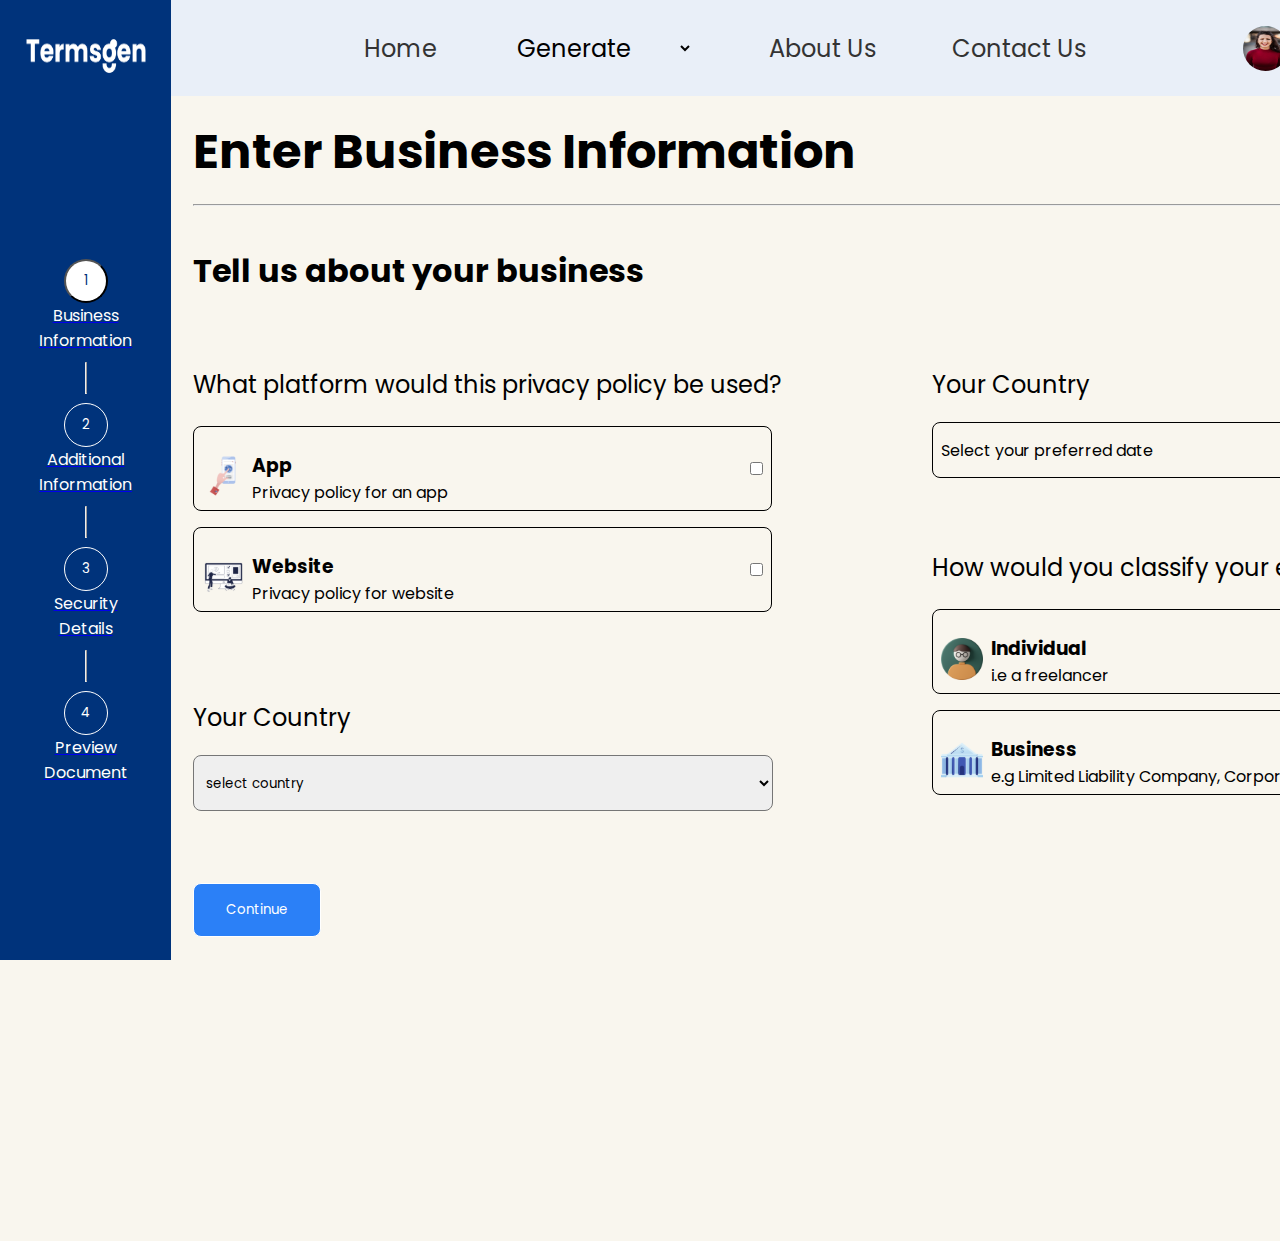
==== index.html @ 11663bf3 "first commit" ====
<!DOCTYPE html>
<html>
  <head>
    <script src="app.js"></script>
    <link rel="stylesheet" href="style.css" />
    <link rel="preconnect" href="https://fonts.googleapis.com" />
    <link rel="preconnect" href="https://fonts.gstatic.com" crossorigin />
    <link
      href="https://fonts.googleapis.com/css2?family=Poppins:wght@400;500;700&display=swap"
      rel="stylesheet"
    />
    <title>Business Information</title>
  </head>
  <body>
    <div class="sticky-el">

      <!--side bar is here-->
      <div class="side-bar" id="side-bar">

        <!--LOGO is here-->
        <img
        class="logo"
        width="120px"
        height="44px"
        src="assets/images/logo_white.png"
        alt="site-logo"
        />

        <!--sidebar progress-list is here-->
        <ul>
          <li>
            <a href="/index.html" id="first-el">
              <button  type="button" id="businessinfo-btn">1</button>
              <p style="color: white;">Business Information</p>
            </a>
          </li>
          <hr class="vert" />
          <li>
            <a href="/additionalinfo.html" id="second-el">
              <button type="button" id="additionalinfo-btn" onclick="openBusiness()"><bold>2</bold></button>
              <p style="color: white;">Additional Information</p>
            </a>
          </li>
          <hr class="vert" />
          <li>
            <a href="/security.html" id="third-el">
              <button type="button" id="security-btn"><bold>3</bold></button>
              <p style="color: white;">Security Details</p>
            </a>
          </li>
          <hr class="vert" />
          <li>
            <a href="previewdoc.html" id="fourth-el">
              <button type="button" id="preview-btn"><bold>4</bold></button>
              <p style="color: white;">Preview Document</p>
            </a>
          </li>
        </ul>
      </div>
      <header>
        <nav>
          <ul>
            <li><a href="/">Home</a></li>
            <li>
              <a href="/">
                <select style="font-size: 24px; border: none; background: none;" id="country" name="country">
                  <option selected disabled>Generate</option>
                  <option value="AF">Afghanistan</option>
                  <option value="AX">Aland Islands</option>
                </select>
              </a>
            </li>
            <li><a href="/">About Us</a></li>
            <li><a href="/">Contact Us</a></li>
          </ul>
        </nav>

        <!--user profile is here-->
        <div class="user">
          <img id="avatar" src="/assets/images/avatar.jpg" alt="user-image" />
          <p><bold>Dashboard</p></p>
        </div>
      </header> 
    </div>

    <section class="page">
      <div class="content-area">
        <div class="title">
          <h1 style="font-size: 48px;" >Enter Business Information</h1>
          <button type="button">Preview</button>
        </div>
        <hr/>

        <div class="page-content">
          <h3 style="font-size: 32px;">Tell us about your business</h3>
          <div class="row">
            <div class="col-1">
              <div class="row1">
                <p style="font-size: 24px;">What platform would this privacy policy be used?</p>
                <div class="app">
                  <div style="border: 0.05rem solid; padding: 8px; align-content: center; justify-content: space-between; " class="app">
                    <div class="title">
                      <img style="padding-right: 8px;" width="50px" height="50px" src="assets/images/mobile_icon.svg" alt="Mobile icon">
                      <div>
                        <h3>App</h3>
                        <p>Privacy policy for an app</p>
                      </div>
                    </div>
                    <input type="checkbox">
                  </div>
                </div>
                <div class="website">
                  <div style="border: 0.05rem solid; padding: 8px; align-content: center; justify-content: space-between; " class="app">
                    <div class="title">
                      <img style="padding-right: 8px;" width="50px" height="50px" src="assets/images/website.svg" alt="Mobile icon">
                      <div>
                        <h3>Website</h3>
                        <p>Privacy policy for website</p>
                      </div>
                    </div>
                    <input type="checkbox">
                  </div>
                </div>
              </div>
              <div class="row2">
                <label style="font-size: 24px; ">Your Country</label>
                <div style="margin-top: 20px" class="selectn-btn">
                  <select style="height: 56px; width: 580px; border-radius: 8px; padding-left: 8px; padding-right: 8px;" id="country" name="country">
                    <option selected disabled>select country</option>
                    <option value="AF">Afghanistan</option>
                    <option value="AX">Aland Islands</option>
                    <option value="AL">Albania</option>
                    <option value="DZ">Algeria</option>
                    <option value="AS">American Samoa</option>
                  </select>
                </div>
              </div>
            </div>
            <div class="col-2">
              <div class="row1">
                <label style="font-size: 24px;">Your Country</label>
                <div style="margin-top: 20px; border: 1px solid; height: 56px; width: 580px; border-radius: 8px; padding-left: 8px; padding-right: 8px; display: flex; position: relative; justify-content: space-between; align-items: center;">
                    <p>Select your preferred date</p> 
                    <img width="20px" height="20px" src="assets/images/calendar.svg" alt="calendar">                
                </div>
              </div>
              <div class="row2">
                <p style="font-size: 24px;">How would you classify your entity?</p>
                <div>
                  <div class="individual" style="border: 0.05rem solid; padding: 8px; align-content: center; justify-content: space-between; " class="app">
                    <div class="title">
                      <img style="padding-right: 8px;" width="50px" height="50px" src="assets/images/individual.svg" alt="individual icon">
                      <div>
                        <h3>Individual</h3>
                        <p>i.e a freelancer</p>
                      </div>
                    </div>
                      <input type="checkbox">
                  </div>
                </div>
                <div>
                  <div class="business" style="border: 0.05rem solid; padding: 8px; align-content: center; justify-content: space-between; " class="app">
                      <div class="title">
                        <img style="padding-right: 8px;" width="50px" height="50px" src="assets/images/business.svg" alt="business icon">
                        <div>
                          <h3>Business</h3>
                          <p>e.g Limited Liability Company, Corporation, etc.</p>
                        </div>
                      </div>
                      <input type="checkbox">
                  </div>
                </div>
              </div>              
            </div>
          </div>
        </div>
        <button type="button">Continue</button>
      </div>
    </section>
  </body>
</html>
---- style.css ----
*{
    margin: 0;
    padding: 0;
    box-sizing: border-box;
    font-family: 'poppins', sans-serif;
}

body{
    width: 1512px;
    height: 1241px;
    background: #F9F6EE;

}

.sticky-el{
    display: flex;
}

.side-bar{
    width: 171px;
    height: 960px;
    background-color: #00337B;
    box-shadow: 0px 0px 10px 2px rgb(10px, 10px, 10px);
    justify-content: center;
    text-align: center;
    align-content: center;
    position: -webkit-sticky;
    position: sticky;
    color: white;
    grid-area: side-bar;

}

.side-bar ul li{
    list-style: none;
}

.side-bar ul li a{
    font-size: 16px;
}

.logo{
    cursor: pointer;
    margin-top: 32px;
}

.side-bar ul{
    margin: 174px 25%;
    display: flex;
    flex-direction: column;
    justify-content: center;
    align-items: center;

}

ul :nth-child(1) button{
    width: 44px;
    height: 44px;
    border-radius: 100%;
    background-color: white;
    color: #00337B; 
}

ul :nth-last-of-type(2) button{
    width: 44px;
    height: 44px;
    border-radius: 100%;
    background-color:#00337B;
    color: white;
    border: 1px solid;
}

ul :nth-last-of-type(3) button{
    width: 44px;
    height: 44px;
    border-radius: 100%;
    background-color:#00337B;
    color: white;
    border: 1px solid;
}

ul :nth-of-type(4) button{
    width: 44px;
    height: 44px;
    border-radius: 100%;
    background-color:#00337B;
    color: white;
    border: 1px solid;
}

.vert{
    transform: rotate(90deg);
    -ms-transform: rotate(90deg);
    -webkit-transform: rotate(90deg);
    width: 32px;
    margin: 24px 40%;  
}

header{
    width: 1340px;
    display: flex;
    height: 96px; 
    background-color: #E9EFF8;
    align-items: center;
    justify-content: space-between;
    position: sticky;
/* box-shadow: 0px -10px 20px 5px rgb(51, 51, 51); */
}

nav{
    padding-left: 157px;
    padding-top: 36px;
    padding-bottom: 36px;
}

nav ul li{
    list-style: none;
    display: inline-block;
    position: relative;
}

nav ul li a{
    text-decoration: none;
    color: #333;
    padding: 0 36px;
    font-size: 24px;
}

nav ul li a:hover{
    color: white;
    opacity: 100; 
    transition: all 0.3s ease;
    height: 50vh;
    z-index: -1;
    background: #195FEA; 
    padding: 8px 16px;
}

.user{
    width: 20%;
    display: flex;
    align-items: center; 
    
}

.user p{
    padding-left: 8px;
    font-size: 16px;
}

.user p:hover{
    cursor: pointer;
    color: #195FEA;
    transition: all 0.5s ease;
    /* z-index: -1; */
}

#avatar{
    width: 45px;
    height: 45px;
    border-radius: 100%;
    cursor: pointer;
}

.page .content-area{
    position: relative;
    width: 100%;
    padding-left: 193px;
    padding-top: 32px;
    margin-top: -892px;
    justify-content: space-between;
}

.page .content-area .title{
    display: flex;
    justify-content: space-between;
    padding-top: 16px;
    margin-bottom: 16px;
    /* border-bottom: 1px solid; */
}

.page .content-area .title button{
    padding: 16px 32px;
    border-radius: 8px;
    border: 1px solid #195FEA;
    color: #195FEA;
    background-color: white;
    cursor: pointer;
    position: relative;
    /* margin-left: 0%; */
}

.page .content-area .title button:hover{
    background: #195FEA;
    transition: all 0.5s ease;
    color: white;
}

.page .content-area button{
    padding: 16px 32px;
    border-radius: 8px;
    border: 1px solid;
    color: white;
    background-color: #2B80F7;
    cursor: pointer;
    position: relative;
    /* margin-left: 0%; */
}

.page .content-area button:hover{
    background: #195FEA;
    transition: all 0.5s ease;
    color: white;
}

.page-content{
    padding-top: 41px;
}

.page-content .row{
    padding-top: 72px;
    display: flex;
    position: relative;
    justify-content: space-between;
}

.row{
    margin-bottom: 72px;
}

.col-1 .row1 p{
    margin-bottom: 24px;
}

.col-1 .row1 .title{
    display: flex;
}

.col-1 .row1 .app, .col-2 .row2 .business{
    display: flex;
    margin-bottom: 16px;
    width: 579px;
    height: 85px;
    border: 0.5px #333;
    border-radius: 8px;
}

.col-1 .row1 .website, .col-2 .row2 .business{
    padding-bottom: 72px;
}

.col-1 .row1 .app, .col-2 .row2 .individual{
    display: flex;
    margin-bottom: 16px;
    width: 579px;
    height: 85px;
    border: 0.5px #333;
    border-radius: 8px;
}

.col-2 .row1{
    margin-bottom: 72px;
}

.col-2 .row2 .title{
    display: flex;
}

.row2 p{
    margin-bottom: 24px;
}
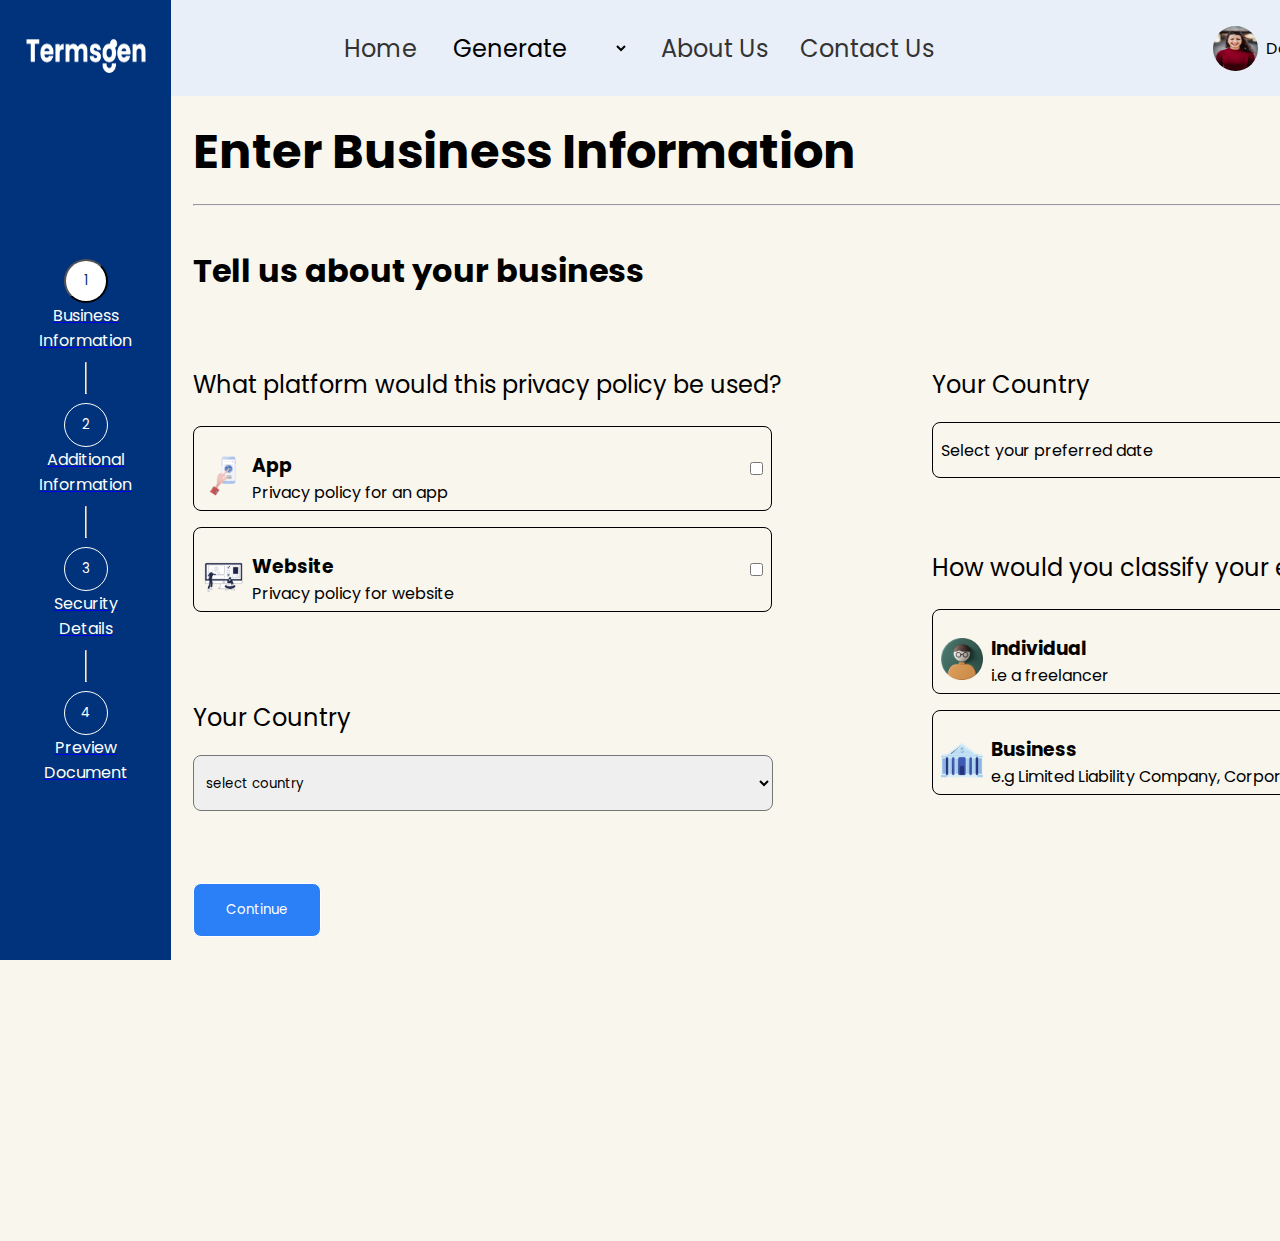
==== commit a0c3e54d: "update style & html" ====
--- a/index.html
+++ b/index.html
@@ -27,60 +27,68 @@
         />
 
         <!--sidebar progress-list is here-->
-        <ul>
-          <li>
-            <a href="/index.html" id="first-el">
-              <button  type="button" id="businessinfo-btn">1</button>
+        <ul class="navbar-menu">
+          <li class="sidebar-item">
+            <a class="sidebar-link" href="/" id="first-el">
+              <button style="cursor: pointer"  type="button" id="businessinfo-btn">1</button>
               <p style="color: white;">Business Information</p>
             </a>
           </li>
           <hr class="vert" />
-          <li>
-            <a href="/additionalinfo.html" id="second-el">
-              <button type="button" id="additionalinfo-btn" onclick="openBusiness()"><bold>2</bold></button>
+          <li class="sidebar-item">
+            <a class="sidebar-link" href="/additionalinfo.html" id="second-el">
+              <button style="cursor: pointer;" type="button" id="additionalinfo-btn" onclick="openBusiness()"><bold>2</bold></button>
               <p style="color: white;">Additional Information</p>
             </a>
           </li>
           <hr class="vert" />
-          <li>
-            <a href="/security.html" id="third-el">
-              <button type="button" id="security-btn"><bold>3</bold></button>
+          <li class="sidebar-item">
+            <a class="sidebar-link" href="/security.html" id="third-el">
+              <button style="cursor: pointer;" type="button" id="security-btn"><bold>3</bold></button>
               <p style="color: white;">Security Details</p>
             </a>
           </li>
           <hr class="vert" />
-          <li>
-            <a href="previewdoc.html" id="fourth-el">
-              <button type="button" id="preview-btn"><bold>4</bold></button>
+          <li class="sidebar-item">
+            <a class="sidebar-link" href="/previewdoc.html" id="fourth-el">
+              <button style="cursor: pointer;" type="button" id="preview-btn"><bold>4</bold></button>
               <p style="color: white;">Preview Document</p>
             </a>
           </li>
         </ul>
       </div>
-      <header>
-        <nav>
-          <ul>
-            <li><a href="/">Home</a></li>
-            <li>
-              <a href="/">
+
+      <!-- navbar is here -->
+      <nav class="navbar">
+        <div class="navbar-container">
+          <ul class="navbar-menu">
+            <li class="navbar-item">
+              <a class="navbar-links" href="/">Home</a>
+            </li>
+            <li class="navbar-item">
+              <a class="navbar-links" href="/">
                 <select style="font-size: 24px; border: none; background: none;" id="country" name="country">
                   <option selected disabled>Generate</option>
                   <option value="AF">Afghanistan</option>
                   <option value="AX">Aland Islands</option>
                 </select>
               </a>
+            </li >
+            <li class="navbar-item">
+              <a class="navbar-links" href="/">About Us</a>
             </li>
-            <li><a href="/">About Us</a></li>
-            <li><a href="/">Contact Us</a></li>
+            <li class="navbar-item">
+              <a class="navbar-links" href="/">Contact Us</a>
+            </li>
           </ul>
-        </nav>
 
-        <!--user profile is here-->
-        <div class="user">
-          <img id="avatar" src="/assets/images/avatar.jpg" alt="user-image" />
-          <p><bold>Dashboard</p></p>
+          <!-- user profile is here -->
+          <div class="user">
+            <img id="avatar" src="/assets/images/avatar.jpg" alt="user-image" />
+            <p style="padding-left: 8px;"><bold>Dashboard</p></p>
+          </div>
         </div>
-      </header> 
+      </navbar> 
     </div>
 
     <section class="page">
--- a/style.css
+++ b/style.css
@@ -14,6 +14,7 @@
 
 .sticky-el{
     display: flex;
+    /* position: sticky; */
 }
 
 .side-bar{
@@ -24,10 +25,12 @@
     justify-content: center;
     text-align: center;
     align-content: center;
-    position: -webkit-sticky;
+    /* position: -webkit-sticky; */
     position: sticky;
-    color: white;
-    grid-area: side-bar;
+    position: relative;
+    color: white;
+    z-index: 999;
+    /* grid-area: side-bar; */
 
 }
 
@@ -96,63 +99,69 @@
     margin: 24px 40%;  
 }
 
-header{
+.navbar{
     width: 1340px;
-    display: flex;
+    top: 0;
+    z-index: 999;
+    font-size: 24px;
     height: 96px; 
     background-color: #E9EFF8;
     align-items: center;
-    justify-content: space-between;
+    justify-content: center;
     position: sticky;
-/* box-shadow: 0px -10px 20px 5px rgb(51, 51, 51); */
-}
-
-nav{
-    padding-left: 157px;
-    padding-top: 36px;
-    padding-bottom: 36px;
-}
-
-nav ul li{
+    position: relative;
+
+}
+
+.navbar-container{
+    display: flex;
+    justify-content: space-between;
+    height: 96px;
+    z-index: 1;
+    width: 100%;
+    max-width: 1340px;
+    margin: 0 auto;
+    padding: 0 157px;
+}
+
+.navbar-menu{
+    display: flex;
+    align-items: center;
     list-style: none;
-    display: inline-block;
-    position: relative;
-}
-
-nav ul li a{
+    text-align: center;
+}
+
+.navbar-links{
+    display: flex;
+    align-items: center;
+    justify-content: center;
+    padding: 0 16px;
     text-decoration: none;
     color: #333;
-    padding: 0 36px;
     font-size: 24px;
 }
 
-nav ul li a:hover{
-    color: white;
-    opacity: 100; 
+.navbar-links select:hover{
+    color: white;
+}
+
+.navbar-links option{
+    color: #333;
+}
+
+.navbar-links:hover{
+    color: white;
+    /* opacity: 100;  */
     transition: all 0.3s ease;
-    height: 50vh;
-    z-index: -1;
-    background: #195FEA; 
+    /* z-index: -1; */
+    background: #00337B; 
     padding: 8px 16px;
 }
 
 .user{
-    width: 20%;
     display: flex;
     align-items: center; 
-    
-}
-
-.user p{
-    padding-left: 8px;
-    font-size: 16px;
-}
-
-.user p:hover{
-    cursor: pointer;
-    color: #195FEA;
-    transition: all 0.5s ease;
-    /* z-index: -1; */
+    font-size: 16px;   
 }
 
 #avatar{
@@ -162,6 +171,17 @@
     cursor: pointer;
 }
 
+.user p:hover{
+    cursor: pointer;
+    color: #195FEA;
+    transition: all 0.5s ease;
+}
+
+@media screen and (max-width: 960) {
+
+    
+}
+
 .page .content-area{
     position: relative;
     width: 100%;
@@ -176,7 +196,6 @@
     justify-content: space-between;
     padding-top: 16px;
     margin-bottom: 16px;
-    /* border-bottom: 1px solid; */
 }
 
 .page .content-area .title button{
@@ -187,7 +206,6 @@
     background-color: white;
     cursor: pointer;
     position: relative;
-    /* margin-left: 0%; */
 }
 
 .page .content-area .title button:hover{
@@ -268,4 +286,291 @@
 
 .row2 p{
     margin-bottom: 24px;
-}+}
+
+
+/* additional information page css is here*/
+.addiitionalinfo .content-area{
+    position: relative;
+    width: 100%;
+    padding-left: 193px;
+    padding-top: 32px;
+    margin-top: -1416px;
+    justify-content: space-between;
+}
+
+.addiitionalinfo .content-area .title{
+    display: flex;
+    justify-content: space-between;
+    padding-top: 16px;
+    margin-bottom: 16px;
+    /* border-bottom: 1px solid; */
+}
+
+.addiitionalinfo .content-area .title button{
+    padding: 16px 32px;
+    border-radius: 8px;
+    border: 1px solid #195FEA;
+    color: #195FEA;
+    background-color: white;
+    cursor: pointer;
+    position: relative;
+    /* margin-left: 20%; */
+}
+
+.addiitionalinfo .content-area .title button:hover{
+    background: #195FEA;
+    transition: all 0.5s ease;
+    color: white;
+}
+
+.content{
+    padding-top: 41px;
+}
+
+.content h3{
+    padding-bottom: 34px;
+}
+
+.column{
+    display: flex;
+    position: relative;
+    justify-content: space-between;
+}
+
+.Q2, .Q3, .Q4{
+    margin-top: 44px;
+} 
+
+.Q1 > p, .Q2 > p, .Q3 > p, .Q4 > p{
+    font-size: 24px;
+}
+
+.additionalinfo-btn{
+    margin-top: 132px;
+    position: relative;
+    justify-content: space-between;
+}
+
+.additionalinfo-btn span button{
+    
+    margin-right: 78%;
+    background-color: white;
+    border: 1px solid #0055CC;
+    border-radius: 8px;
+    padding: 18px 32px;
+}
+
+.additionalinfo-btn button{
+    background-color: #0055CC;
+    color: white;
+    border-radius: 8px;
+    padding: 18px 32px;
+    cursor: pointer;
+}
+
+.additionalinfo-btn span button:hover{
+    
+    margin-right: 78%;
+    background-color: white;
+    border: 1px solid #0055CC;
+    border-radius: 8px;
+    padding: 18px 32px;
+    transition: all 02 ease;
+}
+
+.additionalinfo-btn button:hover{
+    background-color: blue;
+    color: white;
+    border-radius: 8px;
+    padding: 18px 32px;
+    cursor: pointer;
+    transition: all 0.2 ease;
+}
+
+/*Security page css is here */
+.security .content-area{
+    position: relative;
+    width: 100%;
+    padding-left: 193px;
+    padding-top: 32px;
+    margin-top: -1416px;
+    justify-content: space-between;
+}
+
+.security .content-area .title{
+    display: flex;
+    justify-content: space-between;
+    padding-top: 16px;
+    margin-bottom: 16px;
+    /* border-bottom: 1px solid; */
+}
+
+.security .content-area .title button{
+    padding: 16px 32px;
+    border-radius: 8px;
+    border: 1px solid #195FEA;
+    color: #195FEA;
+    background-color: white;
+    cursor: pointer;
+    position: relative;
+    /* margin-left: 20%; */
+}
+
+.security .content-area .title button:hover{
+    background: #195FEA;
+    transition: all 0.5s ease;
+    color: white;
+}
+
+.content{
+    padding-top: 41px;
+}
+
+.content h3{
+    padding-bottom: 34px;
+}
+
+.column{
+    display: flex;
+    position: relative;
+    justify-content: space-between;
+}
+
+.Q2, .Q3, .Q4{
+    margin-top: 44px;
+} 
+
+.Q1 > p, .Q2 > p, .Q3 > p, .Q4 > p{
+    font-size: 24px;
+}
+
+.security-btn{
+    margin-top: 132px;
+    position: relative;
+    justify-content: space-between;
+}
+
+.security-btn span button{
+    
+    margin-right: 78%;
+    background-color: white;
+    border: 1px solid #0055CC;
+    border-radius: 8px;
+    padding: 18px 32px;
+}
+
+.security-btn button{
+    background-color: #0055CC;
+    color: white;
+    border-radius: 8px;
+    padding: 18px 32px;
+    cursor: pointer;
+}
+
+.security-btn span button:hover{
+    
+    margin-right: 78%;
+    background-color: white;
+    border: 1px solid #0055CC;
+    border-radius: 8px;
+    padding: 18px 32px;
+    transition: all 02 ease;
+}
+
+.security-btn button:hover{
+    background-color: blue;
+    color: white;
+    border-radius: 8px;
+    padding: 18px 32px;
+    cursor: pointer;
+    transition: all 0.2 ease;
+}
+
+/* Preview document css is here */
+.progress-bar ul{
+    display: flex;
+    flex-direction: row;
+    justify-content: center;
+    align-items: center;
+    margin-top: 32px ;
+}
+
+.progress-bar ul .first , .second .third .fourth {
+
+    justify-content: center;
+    align-items: center;
+    
+}
+
+.progress-bar ul p{
+    font-size: 16px;
+    position: relative;
+
+}
+
+.progress-bar ul li{
+    display: flex;
+    list-style: none;
+
+    align-items: center;
+}
+
+.progress-bar ul li a{
+    font-size: 24px;
+    color: white;
+    background-color: #00337B;
+    border: 1px solid;
+    border-radius: 100%;
+    padding: 4px 16px;
+    text-decoration: none ;
+    position: relative;
+} 
+
+.horizontal {
+    width: 160px;
+}
+
+.the-document{
+    justify-content: center; 
+    align-items:center; 
+    position:relative; 
+    padding-left: 38%;
+    margin-top: 96px;
+}
+
+.doc{
+    margin-top: 97px;
+}
+
+.select-option{
+    width: 650px;
+    margin-top: 89px;
+    justify-content: center;
+    align-items: center;
+    position: relative;
+    margin-left: -14%;
+}
+
+.select-option select{
+    text-align: center; 
+    position:relative; 
+    margin-left: 28%; 
+    margin-top: 64px; 
+    background: none; 
+    border-radius: 8px; 
+    padding: 10px 32px; 
+    font-size: 24px;
+    width: 280px; 
+}
+
+.the-document button{
+    padding: 8px 32px;
+    border-radius: 8px;
+    border: 1px solid
+}
+
+.span-btn{
+    position: relative;
+    padding-left: 5%;
+}
